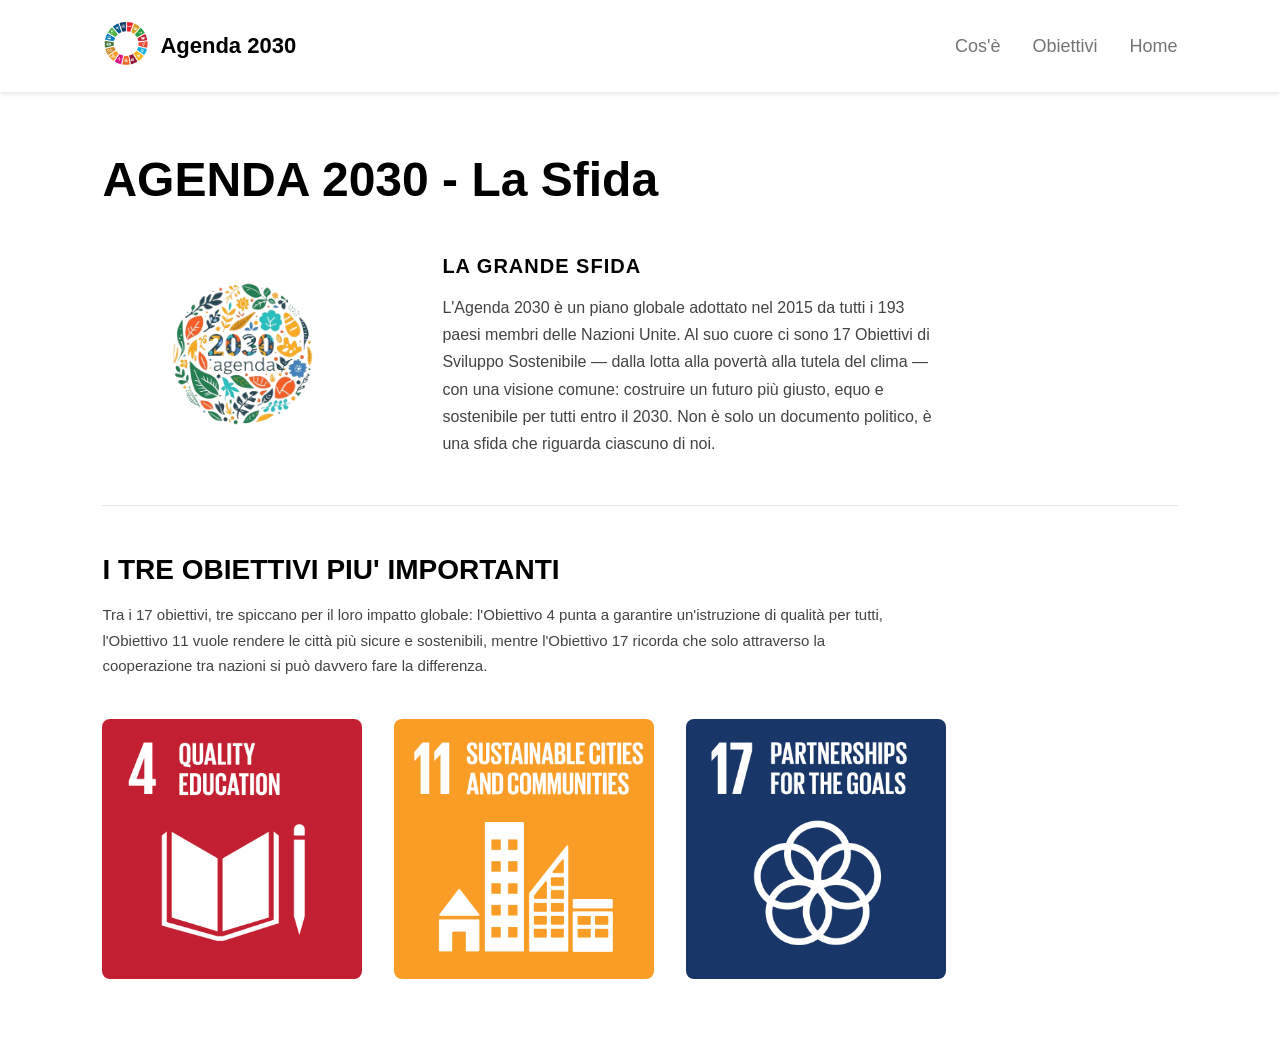
==== informazioni.html @ 0f554dc6 "creazione informazioni aggiunto il codice al css per la pagina informazioni e creato il codice per i" ====
<!DOCTYPE html>
<html lang="it">

<head>
    <meta charset="UTF-8">
    <meta name="viewport" content="width=device-width, initial-scale=1.0">
    <title>Agenda 2030 - La Sfida</title>
    <link rel="stylesheet" href="style.css">
</head>

<body>

    <!-- TOPBAR -->
    <header class="topbar">

        <a href="index.html" class="logo-link">
            <div class="logo">
                <img src="immagini/logo.png" alt="Logo">
            </div>
            <div class="site-name">
                <h1>Agenda 2030</h1>
            </div>
        </a>

        <nav class="menu">
            <a href="informazioni.html">Cos'è</a>
            <a href="obiettivi.html">Obiettivi</a>
            <a href="index.html">Home</a>
        </nav>

    </header>

    <!-- MAIN -->
    <main class="info-page">

        <!-- TITOLO -->
        <h1 class="info-page-title">AGENDA 2030 - La Sfida</h1>

        <!-- SEZIONE INTRO -->
        <section class="info-intro">
            <div class="info-intro-img">
                <img src="immagini/informazioni1.png" alt="Agenda 2030">
            </div>
            <div class="info-intro-text">
                <h2 class="info-intro-title">LA GRANDE SFIDA</h2>
                <p>L'Agenda 2030 è un piano globale adottato nel 2015 da tutti i 193 paesi membri delle Nazioni Unite. Al suo cuore ci sono 17 Obiettivi di Sviluppo Sostenibile — dalla lotta alla povertà alla tutela del clima — con una visione comune: costruire un futuro più giusto, equo e sostenibile per tutti entro il 2030. Non è solo un documento politico, è una sfida che riguarda ciascuno di noi.</p>
            </div>
        </section>

        <hr>

        <!-- SEZIONE OBIETTIVI -->
        <section class="info-goals">
            <h2 class="info-goals-title">I TRE OBIETTIVI PIU' IMPORTANTI</h2>
            <p class="info-goals-text">Tra i 17 obiettivi, tre spiccano per il loro impatto globale: l'Obiettivo 4 punta a garantire un'istruzione di qualità per tutti, l'Obiettivo 11 vuole rendere le città più sicure e sostenibili, mentre l'Obiettivo 17 ricorda che solo attraverso la cooperazione tra nazioni si può davvero fare la differenza.</p>

            <div class="info-goals-cards">
                <div class="info-goal-card">
                    <img src="immagini/obiettivo4.png" alt="Obiettivo 4 - Istruzione di qualità">
                </div>
                <div class="info-goal-card">
                    <img src="immagini/obiettivo11.png" alt="Obiettivo 11 - Città sostenibili">
                </div>
                <div class="info-goal-card">
                    <img src="immagini/obiettivo17.png" alt="Obiettivo 17 - Partnership globali">
                </div>
            </div>
        </section>

    </main>

</body>

</html>
---- style.css ----
/* #region Reset & Base */
*, *::before, *::after {
    box-sizing: border-box;
    margin: 0;
    padding: 0;
}

body {
    font-family: 'Inter', sans-serif;
    background-color: #ffffff;
}
/* #endregion */

/* #region Variabili */
:root {
    --color-white: #ffffff;
    --color-black: #000000;
    --color-text-muted: rgb(67, 67, 67);
    --spacing-side: clamp(24px, 8vw, 200px);
}
/* #endregion */

/* #region Topbar */
.topbar {
    position: sticky;
    top: 0;
    display: flex;
    align-items: center;
    justify-content: space-between;
    padding: 20px var(--spacing-side);
    background-color: var(--color-white);
    box-shadow: 0 2px 4px rgba(0,0,0,0.1);
    z-index: 10;
}

.logo-link {
    display: flex;
    align-items: center;
    gap: 10px;
    text-decoration: none;
    color: inherit;
}

.logo img {
    width: 48px;
    height: auto;
}

.site-name h1 {
    font-size: 22px;
    font-weight: 600;
}

.menu {
    display: flex;
    gap: 32px;
    font-size: 18px;
}

.menu a {
    text-decoration: none;
    color: rgba(0,0,0,0.55);
    transition: color 0.2s;
}

.menu a:hover {
    color: var(--color-black);
}
/* #endregion */

/* #region Hero (index.html) */
.hero {
    position: relative;
    width: 100%;
    height: calc(100vh - 88px);
    overflow: hidden;
}

.hero-img {
    width: 100%;
    height: 100%;
    object-fit: cover;
    display: block;
}

.hero-content {
    position: absolute;
    top: 50%;
    left: 50%;
    transform: translate(-50%, -50%);
    text-align: center;
    color: var(--color-white);
    width: 100%;
    padding: 0 20px;
}

.hero-title {
    font-size: clamp(36px, 6vw, 72px);
    font-weight: bold;
    letter-spacing: 2px;
    text-shadow: 0 2px 8px rgba(0,0,0,0.4);
}

.hero-subtitle {
    font-size: clamp(14px, 2vw, 18px);
    margin-top: 12px;
    text-shadow: 0 2px 6px rgba(0,0,0,0.4);
}

.button {
    display: inline-block;
    margin-top: 24px;
    padding: 12px 28px;
    background-color: var(--color-black);
    color: var(--color-white);
    text-decoration: none;
    font-size: 15px;
    font-weight: 600;
    border-radius: 6px;
    transition: background-color 0.3s, transform 0.2s;
}

.button:hover {
    background-color: #333333;
    transform: translateY(-2px);
}
/* #endregion */

/* #region Pagina Informazioni */
.info-page {
    padding: 60px var(--spacing-side);
}

.info-page-title {
    font-size: clamp(28px, 4vw, 48px);
    font-weight: bold;
    margin-bottom: 48px;
}

/* Sezione intro */
.info-intro {
    display: flex;
    align-items: center;
    gap: 60px;
    margin-bottom: 48px;
}

.info-intro-img img {
    width: 280px;
    height: auto;
    border-radius: 12px;
}

.info-intro-title {
    font-size: 20px;
    font-weight: bold;
    margin-bottom: 16px;
    letter-spacing: 1px;
}

.info-intro-text p {
    font-size: 16px;
    color: var(--color-text-muted);
    line-height: 1.7;
    max-width: 500px;
}

hr {
    border: none;
    border-top: 1px solid rgba(0,0,0,0.1);
    margin: 48px 0;
}

/* Sezione obiettivi */
.info-goals-title {
    font-size: clamp(20px, 3vw, 28px);
    font-weight: bold;
    margin-bottom: 16px;
}

.info-goals-text {
    font-size: 15px;
    color: var(--color-text-muted);
    line-height: 1.7;
    max-width: 800px;
    margin-bottom: 40px;
}

.info-goals-cards {
    display: flex;
    gap: 32px;
    flex-wrap: wrap;
}

/* Card obiettivo con effetto hover */
.info-goal-card {
    flex: 1;
    min-width: 180px;
    max-width: 260px;
    overflow: hidden;
    border-radius: 8px;
    transition: transform 0.3s ease, box-shadow 0.3s ease;
    cursor: pointer;
}

.info-goal-card img {
    width: 100%;
    height: auto;
    display: block;
    transition: transform 0.3s ease;
}

.info-goal-card:hover {
    transform: scale(1.05);
    box-shadow: 0 12px 32px rgba(0,0,0,0.2);
}
/* #endregion */
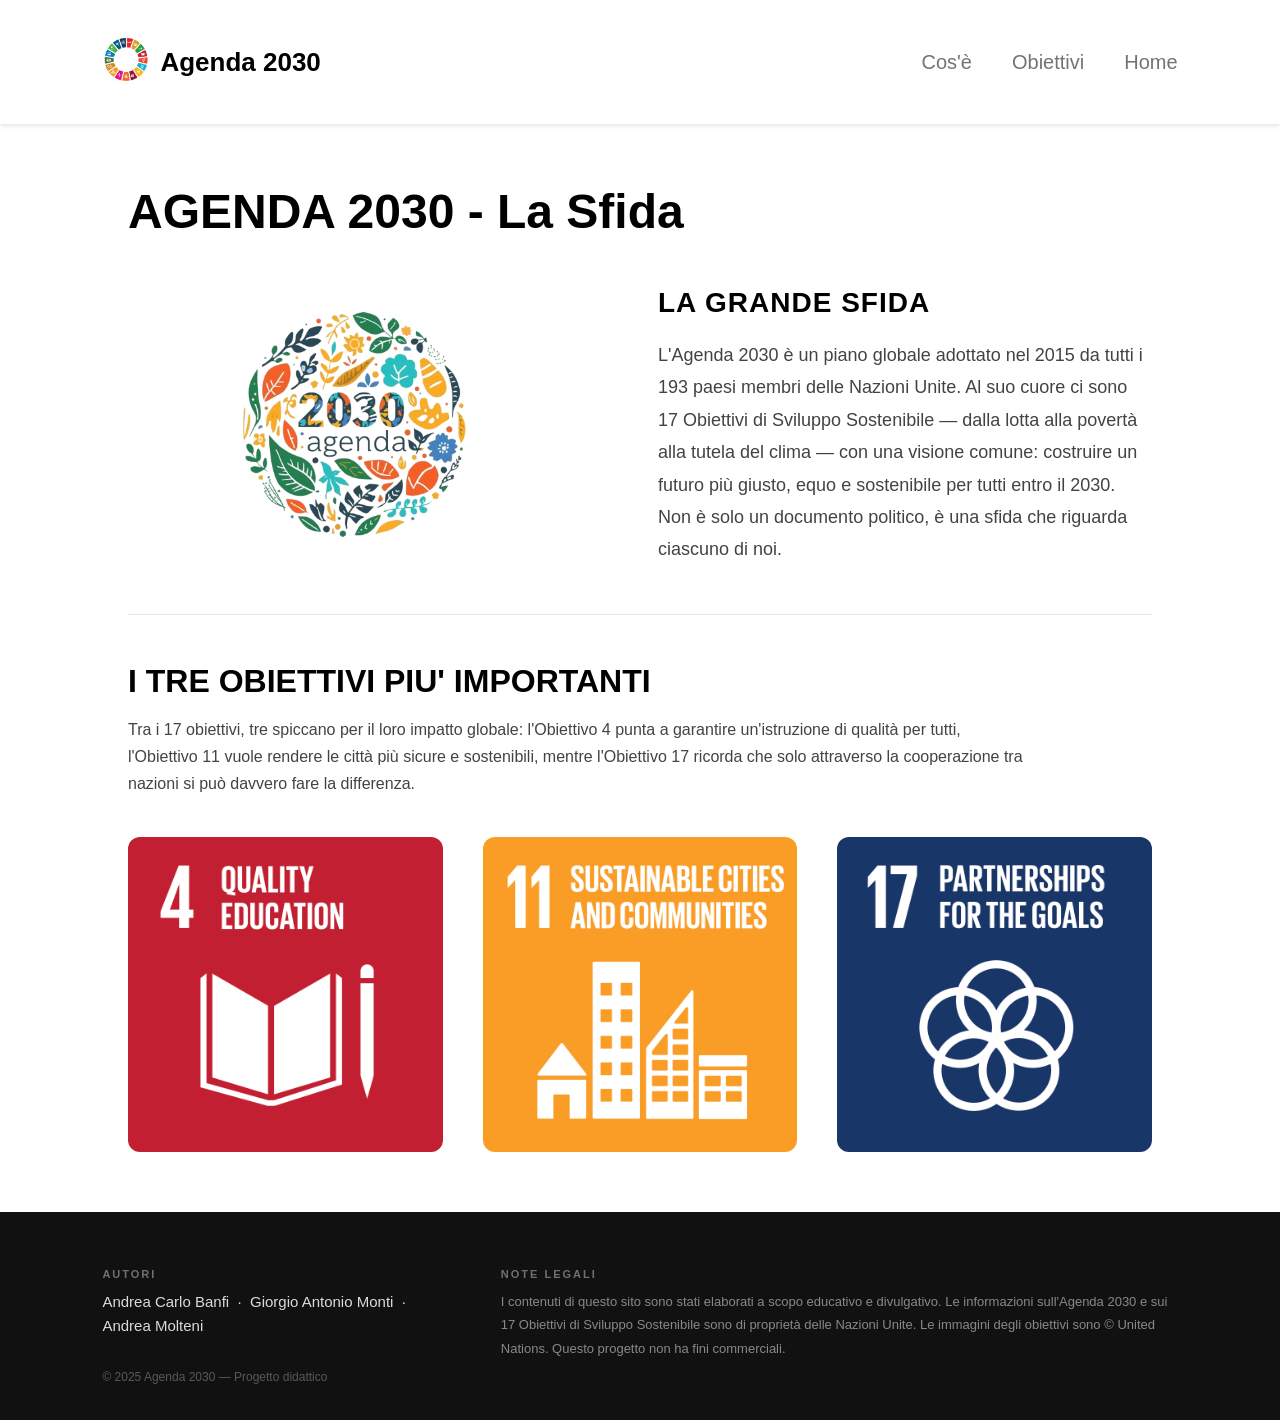
==== commit 6f840d78: "aggiunte pagina dei focus aggiunte pagine dei focus e modifica del css sia per le pagtine focus che " ====
--- a/informazioni.html
+++ b/informazioni.html
@@ -55,20 +55,38 @@
             <p class="info-goals-text">Tra i 17 obiettivi, tre spiccano per il loro impatto globale: l'Obiettivo 4 punta a garantire un'istruzione di qualità per tutti, l'Obiettivo 11 vuole rendere le città più sicure e sostenibili, mentre l'Obiettivo 17 ricorda che solo attraverso la cooperazione tra nazioni si può davvero fare la differenza.</p>
 
             <div class="info-goals-cards">
-                <div class="info-goal-card">
+                <a href="obiettivo4.html" class="info-goal-card">
                     <img src="immagini/obiettivo4.png" alt="Obiettivo 4 - Istruzione di qualità">
-                </div>
-                <div class="info-goal-card">
+                </a>
+                <a href="obiettivo11.html" class="info-goal-card">
                     <img src="immagini/obiettivo11.png" alt="Obiettivo 11 - Città sostenibili">
-                </div>
-                <div class="info-goal-card">
+                </a>
+                <a href="obiettivo17.html" class="info-goal-card">
                     <img src="immagini/obiettivo17.png" alt="Obiettivo 17 - Partnership globali">
-                </div>
+                </a>
             </div>
         </section>
 
     </main>
 
+
+    <!-- FOOTER -->
+    <footer class="footer">
+        <div class="footer-inner">
+            <div class="footer-credits">
+                <p class="footer-label">Autori</p>
+                <p>Andrea Carlo Banfi &nbsp;&middot;&nbsp; Giorgio Antonio Monti &nbsp;&middot;&nbsp; Andrea Molteni</p>
+            </div>
+            <div class="footer-legal">
+                <p class="footer-label">Note legali</p>
+                <p>I contenuti di questo sito sono stati elaborati a scopo educativo e divulgativo. Le informazioni sull'Agenda 2030 e sui 17 Obiettivi di Sviluppo Sostenibile sono di propriet&agrave; delle Nazioni Unite. Le immagini degli obiettivi sono &copy; United Nations. Questo progetto non ha fini commerciali.</p>
+            </div>
+            <div class="footer-copy">
+                <p>&copy; 2025 Agenda 2030 &mdash; Progetto didattico</p>
+            </div>
+        </div>
+    </footer>
+
 </body>
 
 </html>
--- a/style.css
+++ b/style.css
@@ -3,6 +3,16 @@
     box-sizing: border-box;
     margin: 0;
     padding: 0;
+    border: 0;
+}
+
+html, body {
+    width: 100%;
+    overflow-x: hidden; /* elimina scroll orizzontale */
+}
+
+html::-webkit-scrollbar {
+    display: none;
 }
 
 body {
@@ -27,7 +37,7 @@
     display: flex;
     align-items: center;
     justify-content: space-between;
-    padding: 20px var(--spacing-side);
+    padding: 36px var(--spacing-side);
     background-color: var(--color-white);
     box-shadow: 0 2px 4px rgba(0,0,0,0.1);
     z-index: 10;
@@ -47,14 +57,14 @@
 }
 
 .site-name h1 {
-    font-size: 22px;
-    font-weight: 600;
+    font-size: 26px;
+    font-weight: 700;
 }
 
 .menu {
     display: flex;
-    gap: 32px;
-    font-size: 18px;
+    gap: 40px;
+    font-size: 20px;
 }
 
 .menu a {
@@ -72,7 +82,7 @@
 .hero {
     position: relative;
     width: 100%;
-    height: calc(100vh - 88px);
+    height: calc(100vh - 124px);
     overflow: hidden;
 }
 
@@ -109,7 +119,7 @@
 
 .button {
     display: inline-block;
-    margin-top: 24px;
+    margin-top: 250px;
     padding: 12px 28px;
     background-color: var(--color-black);
     color: var(--color-white);
@@ -128,7 +138,9 @@
 
 /* #region Pagina Informazioni */
 .info-page {
-    padding: 60px var(--spacing-side);
+    padding: 60px 10%;
+    max-width: 1280px;
+    margin: 0 auto;
 }
 
 .info-page-title {
@@ -141,28 +153,28 @@
 .info-intro {
     display: flex;
     align-items: center;
-    gap: 60px;
+    gap: 80px;
     margin-bottom: 48px;
 }
 
 .info-intro-img img {
-    width: 280px;
+    width: 450px;
     height: auto;
     border-radius: 12px;
 }
 
 .info-intro-title {
-    font-size: 20px;
-    font-weight: bold;
-    margin-bottom: 16px;
+    font-size: 28px;
+    font-weight: bold;
+    margin-bottom: 20px;
     letter-spacing: 1px;
 }
 
 .info-intro-text p {
-    font-size: 16px;
+    font-size: 18px;
     color: var(--color-text-muted);
-    line-height: 1.7;
-    max-width: 500px;
+    line-height: 1.8;
+    max-width: 550px;
 }
 
 hr {
@@ -173,32 +185,33 @@
 
 /* Sezione obiettivi */
 .info-goals-title {
-    font-size: clamp(20px, 3vw, 28px);
+    font-size: clamp(22px, 3vw, 32px);
     font-weight: bold;
     margin-bottom: 16px;
 }
 
 .info-goals-text {
-    font-size: 15px;
+    font-size: 16px;
     color: var(--color-text-muted);
     line-height: 1.7;
-    max-width: 800px;
+    max-width: 900px;
     margin-bottom: 40px;
 }
 
 .info-goals-cards {
     display: flex;
-    gap: 32px;
+    gap: 40px;
     flex-wrap: wrap;
+    justify-content: center;
 }
 
 /* Card obiettivo con effetto hover */
 .info-goal-card {
     flex: 1;
-    min-width: 180px;
-    max-width: 260px;
+    min-width: 250px;
+    max-width: 380px;
     overflow: hidden;
-    border-radius: 8px;
+    border-radius: 12px;
     transition: transform 0.3s ease, box-shadow 0.3s ease;
     cursor: pointer;
 }
@@ -214,4 +227,433 @@
     transform: scale(1.05);
     box-shadow: 0 12px 32px rgba(0,0,0,0.2);
 }
-/* #endregion */+/* #endregion */
+
+/* #region Pagina Obiettivi */
+.goals-page {
+    max-width: 1280px;
+    margin: 0 auto;
+}
+
+/* Sezione titolo */
+.goals-header {
+    padding: 0px 10%;
+    font-size: clamp(24px, 4vw, 48px);
+    font-weight: bold;
+    margin: 60px 0 40px;
+    text-align: center;
+}
+
+.goals-main-title {
+    font-size: clamp(24px, 4vw, 48px);
+    font-weight: bold;
+    margin-bottom: 16px;
+}
+
+.goals-main-subtitle {
+    font-size: 18px;
+    font-weight: normal;
+    color: var(--color-text-muted);
+    max-width: 700px;
+    margin: 0 auto 40px;
+    line-height: 1.7;
+    text-align: center;
+}
+
+.goals-grid {
+    display: grid;
+    grid-template-columns: repeat(auto-fit, minmax(250px, 1fr));
+    gap: 40px;
+    padding: 0px 10%;
+    margin-bottom: 60px;
+}
+
+.goal-card{
+    border-radius: 12px;
+    overflow: hidden;
+    transition: transform 0.3s ease, box-shadow 0.3s ease;
+    cursor: pointer;
+}
+
+/* Effetto hover per le card degli obiettivi */
+.goal-card:hover {
+    transform: scale(1.05);
+    box-shadow: 0 12px 32px rgba(0,0,0,0.2);
+}
+
+.goal-card img {
+    width: 100%;
+    height: auto;
+    display: block;
+}
+
+.goal-card-title {
+    font-size: 18px;
+    font-weight: bold;
+    padding: 16px;
+    background-color: var(--color-white);
+    text-align: center;
+}
+
+.goal-card {
+    position: relative;
+}
+
+.goal-overlay {
+    position: absolute;
+    top: 0;
+    left: 0;
+    width: 100%;
+    height: 100%;
+    background: rgba(0,0,0,0.75);
+    color: white;
+    display: flex;
+    flex-direction: column;
+    justify-content: center;
+    align-items: center;
+    text-align: center;
+    padding: 20px;
+    opacity: 0; /* nascosto di default */
+    transition: opacity 0.3s ease;
+    border-radius: 12px;
+}
+
+.goal-overlay h3 {
+    font-size: 18px;
+    margin-bottom: 10px;
+}
+
+.goal-overlay p {
+    font-size: 14px;
+    line-height: 1.5;
+}
+
+.goal-card:hover .goal-overlay {
+    opacity: 1; /* appare solo all'hover */
+}
+
+/* #endregion */
+
+/* #region Pagine Dettaglio Obiettivo */
+
+.detail-page {
+    max-width: 1280px;
+    margin: 0 auto;
+}
+
+/* Hero della pagina dettaglio */
+.detail-hero {
+    display: flex;
+    align-items: center;
+    justify-content: space-between;
+    gap: 60px;
+    padding: 60px 10%;
+    background-color: #f8f8f8;
+}
+
+.detail-hero-content {
+    flex: 1;
+}
+
+.detail-number {
+    font-size: clamp(64px, 10vw, 120px);
+    font-weight: 900;
+    line-height: 1;
+    color: rgba(0,0,0,0.08);
+    display: block;
+    margin-bottom: -16px;
+}
+
+.detail-title {
+    font-size: clamp(28px, 4vw, 52px);
+    font-weight: bold;
+    letter-spacing: 1px;
+    margin-bottom: 16px;
+}
+
+.detail-tagline {
+    font-size: clamp(15px, 1.6vw, 20px);
+    color: var(--color-text-muted);
+    line-height: 1.7;
+    max-width: 520px;
+}
+
+.detail-hero-img {
+    flex-shrink: 0;
+}
+
+.detail-hero-img img {
+    width: clamp(200px, 28vw, 360px);
+    height: auto;
+    border-radius: 16px;
+    box-shadow: 0 16px 48px rgba(0,0,0,0.15);
+    transition: transform 0.3s ease;
+}
+
+.detail-hero-img img:hover {
+    transform: scale(1.03);
+}
+
+/* Colori accent per ogni obiettivo */
+.detail-hero--4  { border-left: 6px solid #c5192d; }
+.detail-hero--11 { border-left: 6px solid #fd9d24; }
+.detail-hero--17 { border-left: 6px solid #19486a; }
+
+/* Sezioni interne */
+.detail-section {
+    padding: 0 10%;
+}
+
+.detail-section-inner {
+    padding: 48px 0;
+}
+
+.detail-section-title {
+    font-size: clamp(20px, 2.5vw, 32px);
+    font-weight: bold;
+    margin-bottom: 20px;
+    letter-spacing: 0.5px;
+}
+
+.detail-section-text {
+    font-size: 18px;
+    color: var(--color-text-muted);
+    line-height: 1.8;
+    max-width: 860px;
+}
+
+/* Griglia traguardi */
+.detail-targets {
+    display: grid;
+    grid-template-columns: repeat(auto-fit, minmax(260px, 1fr));
+    gap: 28px;
+    margin-top: 36px;
+}
+
+.detail-target-card {
+    border: 1px solid rgba(0,0,0,0.1);
+    border-radius: 12px;
+    padding: 28px 24px;
+    transition: transform 0.3s ease, box-shadow 0.3s ease;
+    cursor: default;
+}
+
+.detail-target-card:hover {
+    transform: translateY(-4px);
+    box-shadow: 0 12px 32px rgba(0,0,0,0.1);
+}
+
+.detail-target-icon {
+    font-size: 32px;
+    margin-bottom: 14px;
+}
+
+.detail-target-card h3 {
+    font-size: 16px;
+    font-weight: 700;
+    margin-bottom: 10px;
+}
+
+.detail-target-card p {
+    font-size: 14px;
+    color: var(--color-text-muted);
+    line-height: 1.6;
+}
+
+/* Card obiettivi correlati */
+.detail-related {
+    display: flex;
+    gap: 40px;
+    flex-wrap: wrap;
+    margin-top: 36px;
+}
+
+.detail-related-card {
+    flex: 1;
+    min-width: 220px;
+    max-width: 320px;
+    border-radius: 12px;
+    overflow: hidden;
+    text-decoration: none;
+    color: inherit;
+    transition: transform 0.3s ease, box-shadow 0.3s ease;
+}
+
+.detail-related-card:hover {
+    transform: scale(1.05);
+    box-shadow: 0 12px 32px rgba(0,0,0,0.2);
+}
+
+.detail-related-card img {
+    width: 100%;
+    height: auto;
+    display: block;
+}
+
+.detail-related-label {
+    display: flex;
+    align-items: center;
+    gap: 12px;
+    padding: 14px 16px;
+    background-color: #f8f8f8;
+    font-size: 15px;
+    font-weight: 600;
+}
+
+.detail-related-num {
+    font-size: 22px;
+    font-weight: 900;
+    color: rgba(0,0,0,0.15);
+    line-height: 1;
+}
+
+/* Bottone back */
+.detail-back {
+    padding: 0 10%;
+    margin: 48px 0 72px;
+}
+
+.detail-back .button {
+    margin-top: 0;
+}
+
+/* #endregion */
+
+/* #region Sezione ONU (index.html) */
+.un-section {
+    background-color: #f0f4f8;
+    padding: 72px var(--spacing-side);
+}
+
+.un-section-inner {
+    max-width: 1280px;
+    margin: 0 auto;
+    display: flex;
+    align-items: center;
+    justify-content: space-between;
+    gap: 60px;
+}
+
+.un-section-text {
+    flex: 1;
+}
+
+.un-section-title {
+    font-size: clamp(24px, 3vw, 38px);
+    font-weight: bold;
+    margin-bottom: 16px;
+}
+
+.un-section-desc {
+    font-size: 17px;
+    color: var(--color-text-muted);
+    line-height: 1.8;
+    max-width: 560px;
+    margin-bottom: 32px;
+}
+
+.un-button {
+    display: inline-block;
+    padding: 14px 32px;
+    background-color: #009edb;
+    color: var(--color-white);
+    text-decoration: none;
+    font-size: 15px;
+    font-weight: 700;
+    border-radius: 6px;
+    letter-spacing: 0.5px;
+    transition: background-color 0.3s, transform 0.2s;
+}
+
+.un-button:hover {
+    background-color: #007ab8;
+    transform: translateY(-2px);
+}
+
+.un-section-badge {
+    flex-shrink: 0;
+}
+
+.un-badge {
+    width: 120px;
+    height: 120px;
+    background-color: #009edb;
+    color: white;
+    border-radius: 50%;
+    display: flex;
+    flex-direction: column;
+    align-items: center;
+    justify-content: center;
+    font-size: 30px;
+    font-weight: 900;
+    line-height: 1.1;
+    text-align: center;
+    letter-spacing: 1px;
+}
+
+.un-badge span {
+    font-size: 13px;
+    font-weight: 600;
+    letter-spacing: 2px;
+}
+/* #endregion */
+
+/* #region Footer */
+.footer {
+    background-color: #111111;
+    color: rgba(255,255,255,0.75);
+    padding: 56px var(--spacing-side) 36px;
+}
+
+.footer-inner {
+    max-width: 1280px;
+    margin: 0 auto;
+    display: grid;
+    grid-template-columns: 1fr 2fr;
+    grid-template-rows: auto auto;
+    gap: 32px 60px;
+}
+
+.footer-credits {
+    grid-column: 1;
+    grid-row: 1;
+}
+
+.footer-legal {
+    grid-column: 2;
+    grid-row: 1 / 3;
+}
+
+.footer-copy {
+    grid-column: 1;
+    grid-row: 2;
+    align-self: end;
+}
+
+.footer-label {
+    font-size: 11px;
+    font-weight: 700;
+    letter-spacing: 2px;
+    text-transform: uppercase;
+    color: rgba(255,255,255,0.4);
+    margin-bottom: 10px;
+}
+
+.footer-credits p:not(.footer-label) {
+    font-size: 15px;
+    color: rgba(255,255,255,0.85);
+    font-weight: 500;
+    line-height: 1.6;
+}
+
+.footer-legal p:not(.footer-label) {
+    font-size: 13px;
+    color: rgba(255,255,255,0.5);
+    line-height: 1.8;
+}
+
+.footer-copy p {
+    font-size: 12px;
+    color: rgba(255,255,255,0.3);
+}
+/* #endregion */
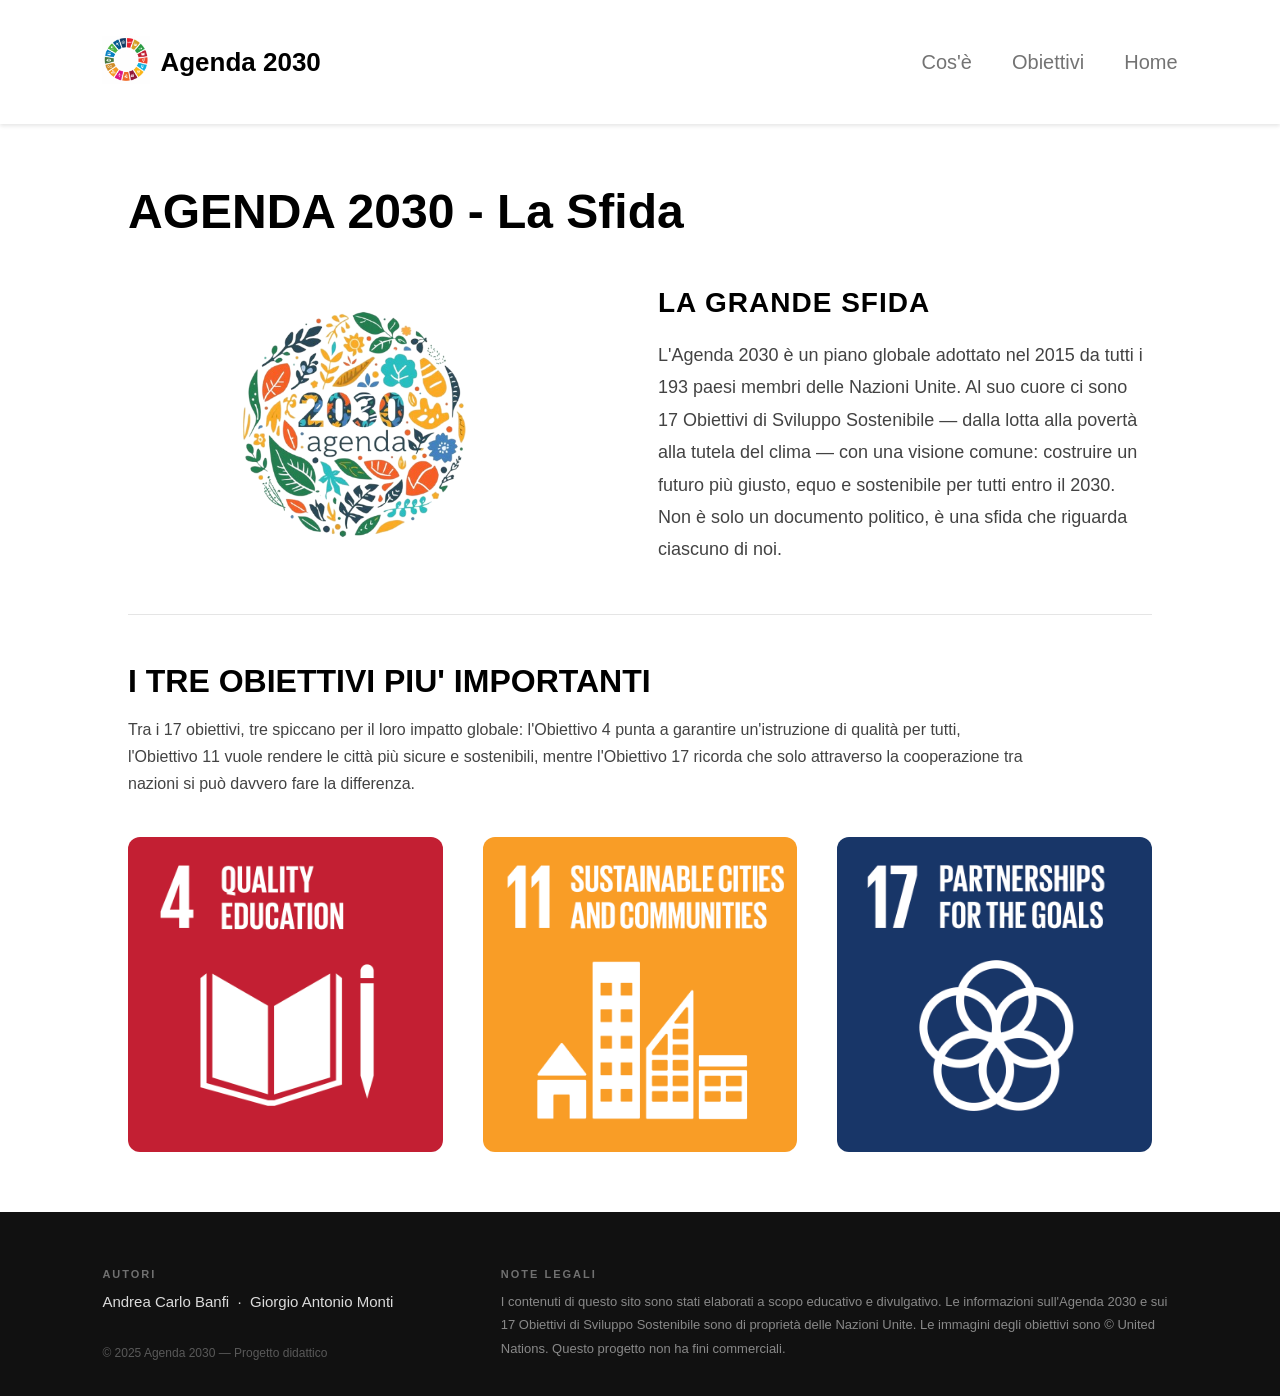
==== commit 5758e6d1: "redefined autors redefined autors" ====
--- a/informazioni.html
+++ b/informazioni.html
@@ -75,7 +75,7 @@
         <div class="footer-inner">
             <div class="footer-credits">
                 <p class="footer-label">Autori</p>
-                <p>Andrea Carlo Banfi &nbsp;&middot;&nbsp; Giorgio Antonio Monti &nbsp;&middot;&nbsp; Andrea Molteni</p>
+                <p>Andrea Carlo Banfi &nbsp;&middot;&nbsp; Giorgio Antonio Monti</p>
             </div>
             <div class="footer-legal">
                 <p class="footer-label">Note legali</p>
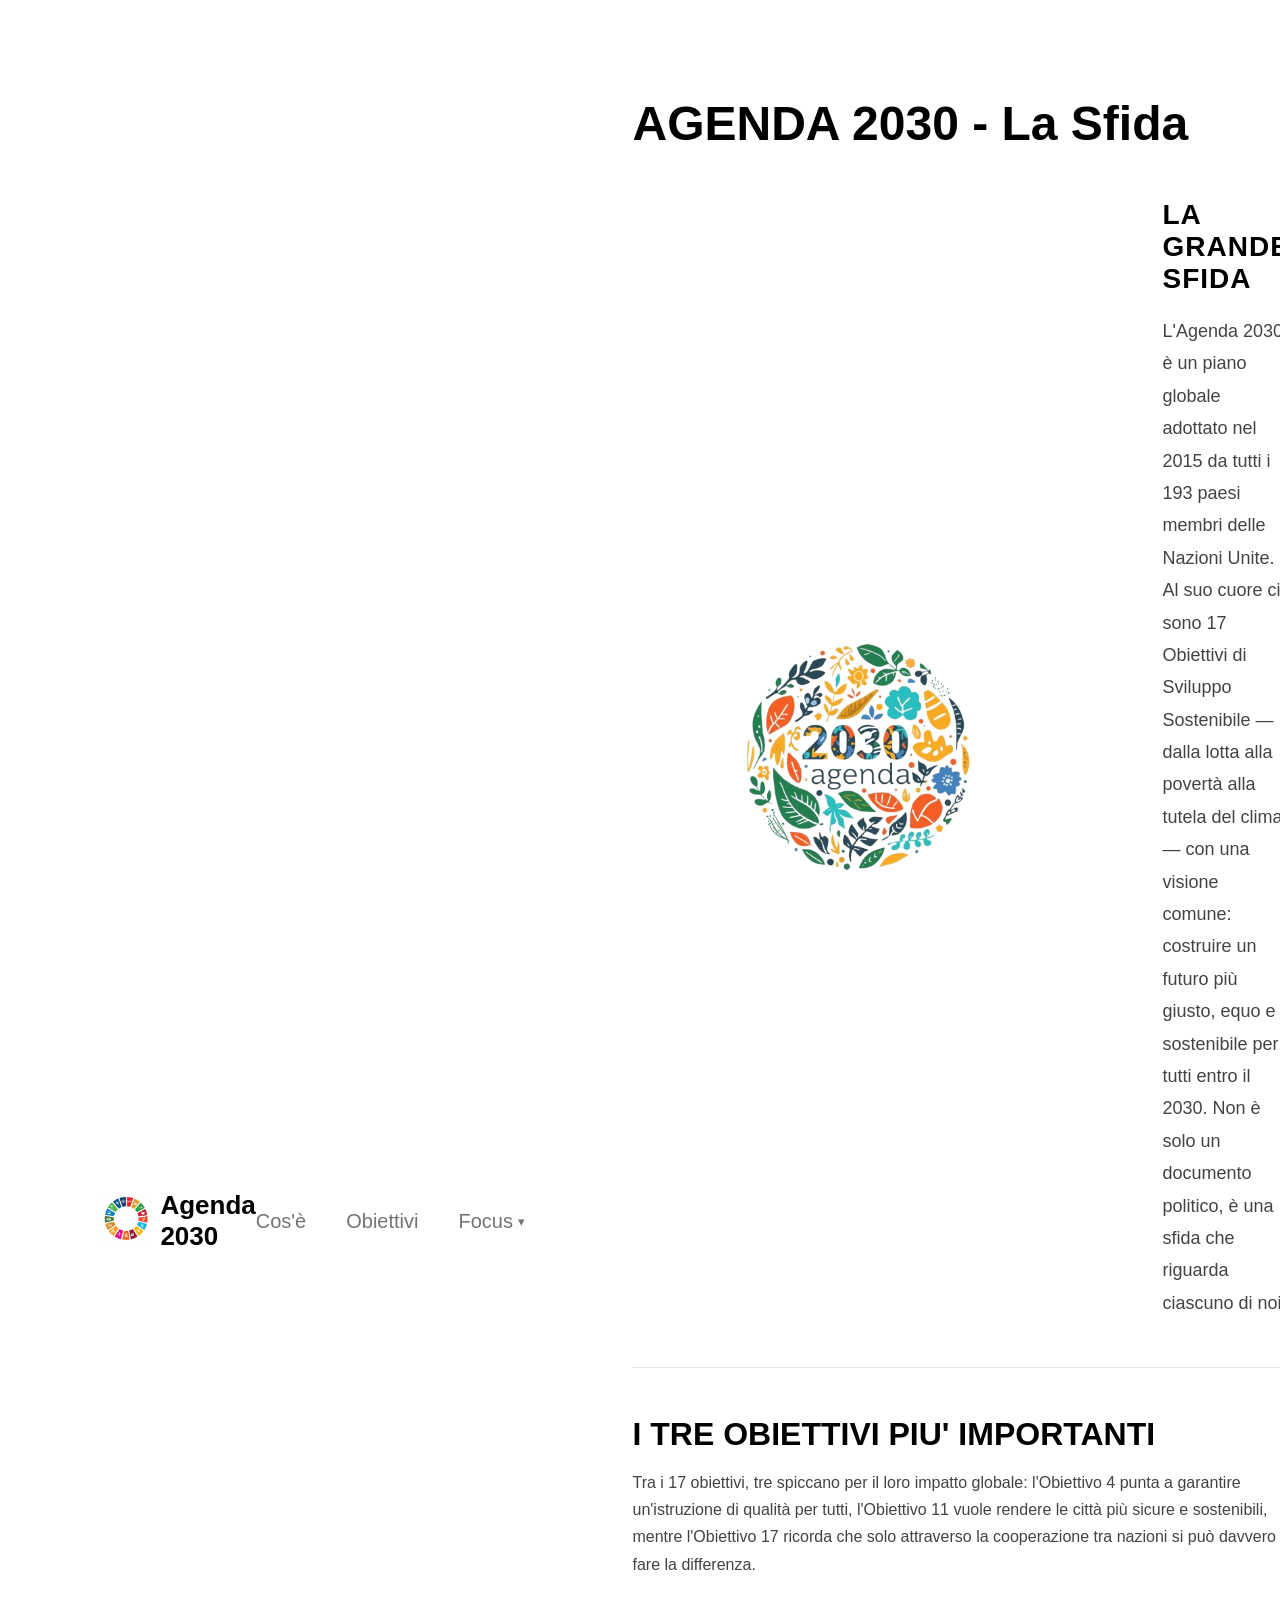
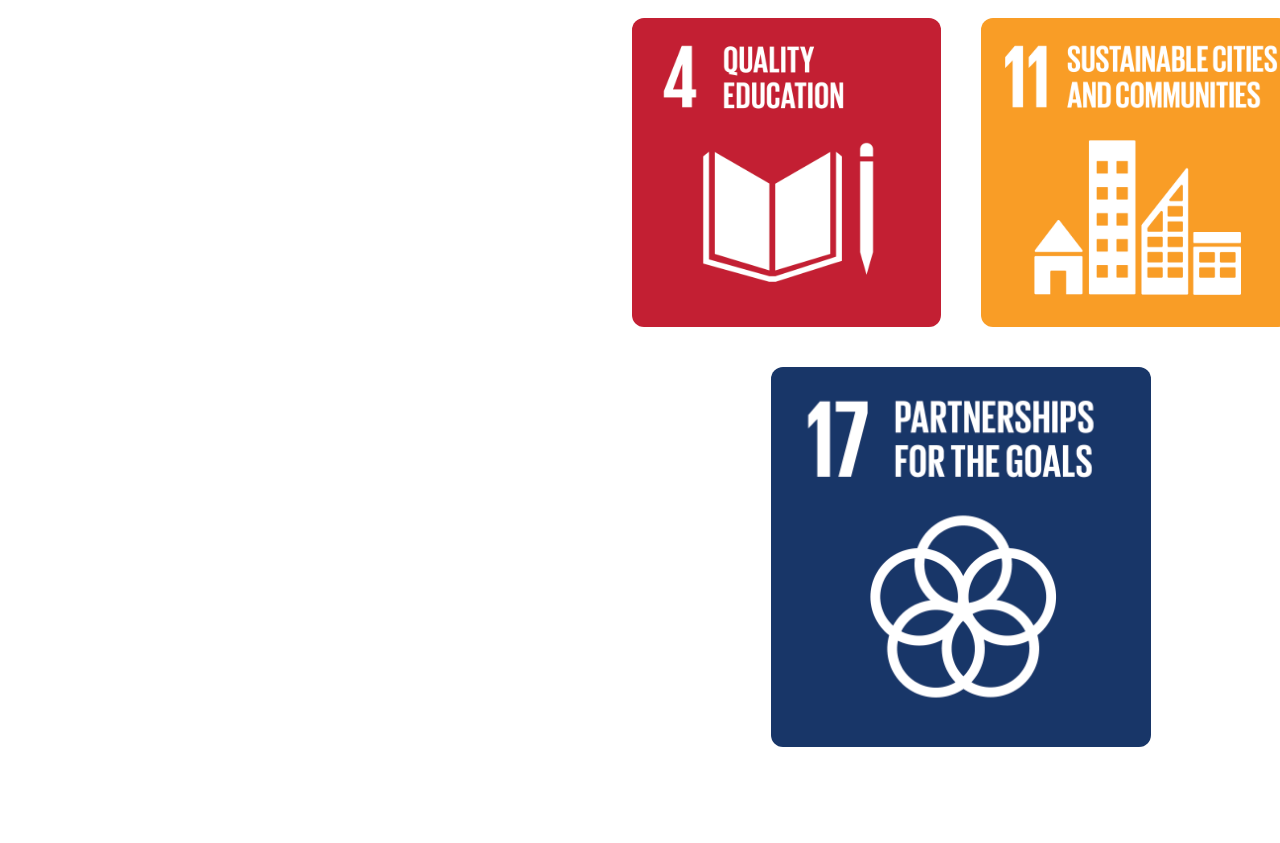
==== commit 2dbc49be: "Add Focus dropdown, favicon and goal links Add a site favicon. Add dropdown styling to style.css and" ====
--- a/informazioni.html
+++ b/informazioni.html
@@ -5,6 +5,7 @@
     <meta charset="UTF-8">
     <meta name="viewport" content="width=device-width, initial-scale=1.0">
     <title>Agenda 2030 - La Sfida</title>
+    <link rel="icon" type="image/png" href="immagini/logo2.png">
     <link rel="stylesheet" href="style.css">
 </head>
 
@@ -25,10 +26,15 @@
         <nav class="menu">
             <a href="informazioni.html">Cos'è</a>
             <a href="obiettivi.html">Obiettivi</a>
-            <a href="index.html">Home</a>
+            <div class="dropdown">
+                <a href="#">Focus</a>
+                <div class="dropdown-menu">
+                    <a href="obiettivo4.html"><span class="drop-num">04</span> Istruzione di qualità</a>
+                    <a href="obiettivo11.html"><span class="drop-num">11</span> Città sostenibili</a>
+                    <a href="obiettivo17.html"><span class="drop-num">17</span> Partnership globali</a>
+                </div>
+            </div>
         </nav>
-
-    </header>
 
     <!-- MAIN -->
     <main class="info-page">
--- a/style.css
+++ b/style.css
@@ -75,6 +75,69 @@
 
 .menu a:hover {
     color: var(--color-black);
+}
+
+/* Dropdown Focus */
+.menu .dropdown {
+    position: relative;
+}
+
+.menu .dropdown > a {
+    display: flex;
+    align-items: center;
+    gap: 5px;
+}
+
+.menu .dropdown > a::after {
+    content: '▾';
+    font-size: 13px;
+    transition: transform 0.2s;
+}
+
+.menu .dropdown:hover > a::after {
+    transform: rotate(180deg);
+}
+
+.dropdown-menu {
+    display: none;
+    position: absolute;
+    top: calc(100% + 14px);
+    right: 0;
+    background-color: var(--color-white);
+    box-shadow: 0 8px 32px rgba(0,0,0,0.12);
+    border-radius: 10px;
+    min-width: 220px;
+    padding: 8px 0;
+    z-index: 100;
+    flex-direction: column;
+}
+
+.dropdown:hover .dropdown-menu {
+    display: flex;
+}
+
+.dropdown-menu a {
+    padding: 11px 20px;
+    font-size: 15px;
+    color: rgba(0,0,0,0.65);
+    text-decoration: none;
+    white-space: nowrap;
+    transition: background 0.15s, color 0.15s;
+    display: flex;
+    align-items: center;
+    gap: 10px;
+}
+
+.dropdown-menu a:hover {
+    background-color: #f5f5f5;
+    color: var(--color-black);
+}
+
+.dropdown-menu .drop-num {
+    font-size: 11px;
+    font-weight: 900;
+    color: rgba(0,0,0,0.18);
+    min-width: 20px;
 }
 /* #endregion */
 
@@ -656,4 +719,4 @@
     font-size: 12px;
     color: rgba(255,255,255,0.3);
 }
-/* #endregion */
+/* #endregion */
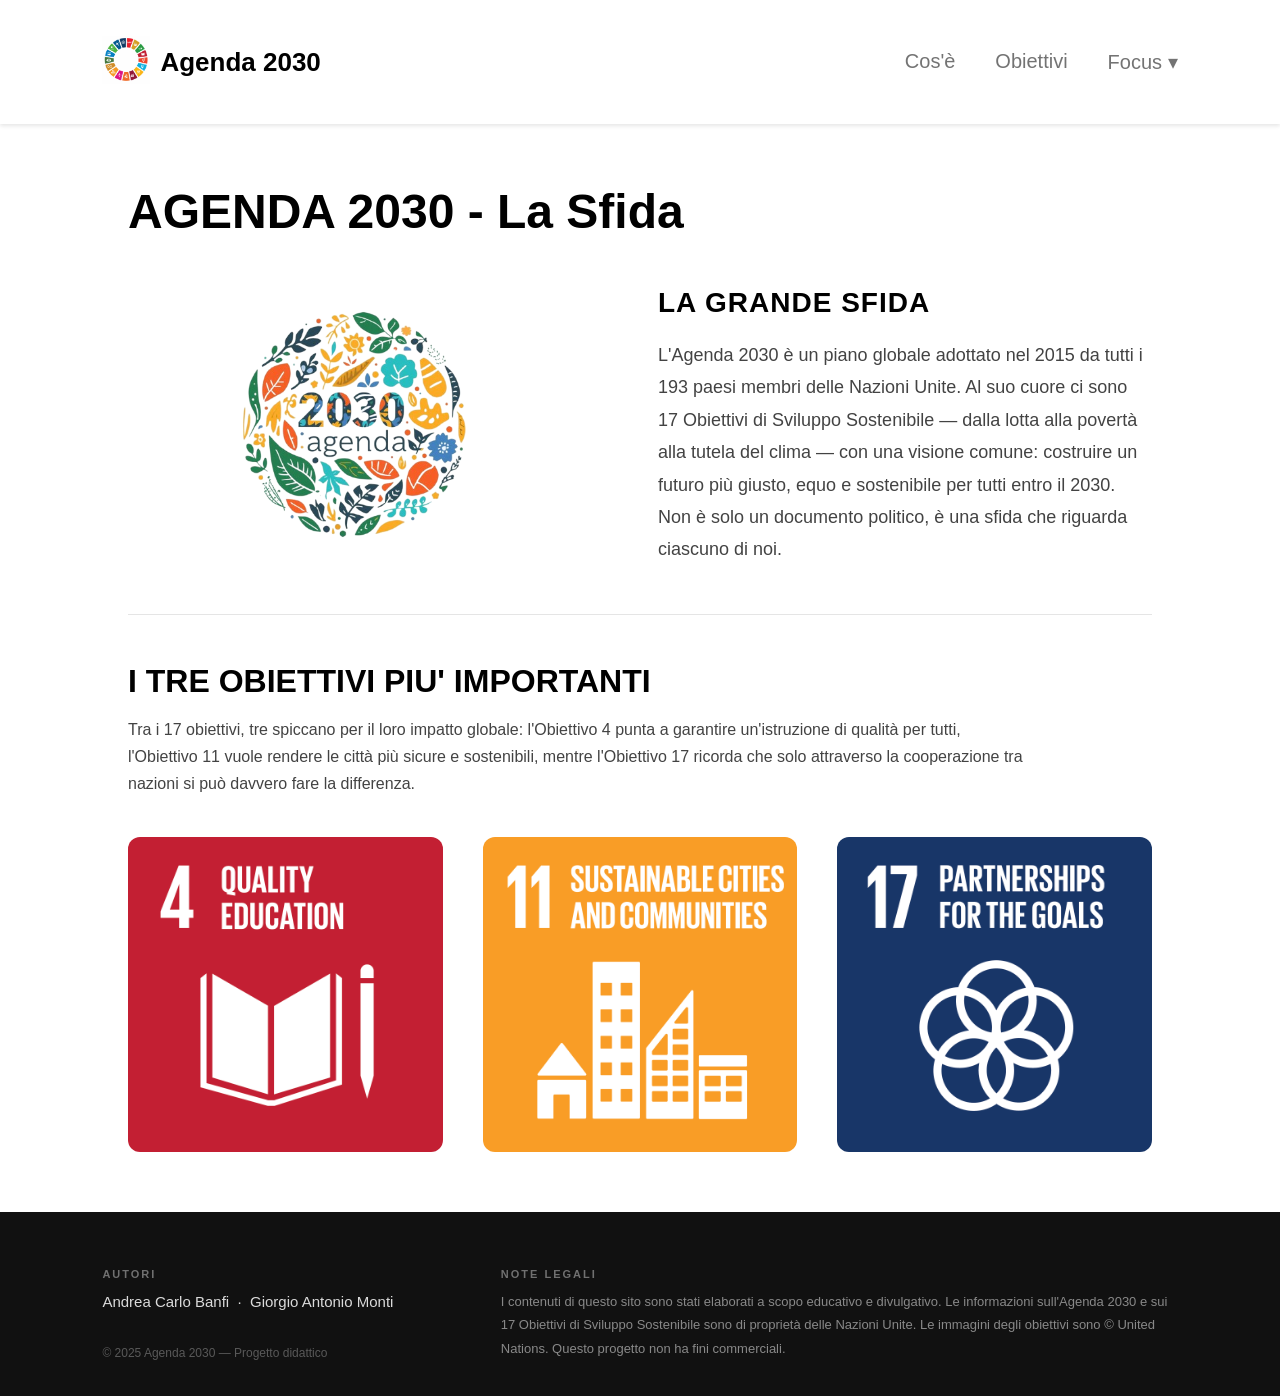
==== commit cf6b145a: "Improve dropdown toggle and menu layout Add a dropdown-toggle marker and caret text to navbar links " ====
--- a/informazioni.html
+++ b/informazioni.html
@@ -27,7 +27,7 @@
             <a href="informazioni.html">Cos'è</a>
             <a href="obiettivi.html">Obiettivi</a>
             <div class="dropdown">
-                <a href="#">Focus</a>
+                <a href="#" class="dropdown-toggle">Focus ▾</a>
                 <div class="dropdown-menu">
                     <a href="obiettivo4.html"><span class="drop-num">04</span> Istruzione di qualità</a>
                     <a href="obiettivo11.html"><span class="drop-num">11</span> Città sostenibili</a>
@@ -35,6 +35,8 @@
                 </div>
             </div>
         </nav>
+
+    </header>
 
     <!-- MAIN -->
     <main class="info-page">
--- a/style.css
+++ b/style.css
@@ -82,31 +82,32 @@
     position: relative;
 }
 
-.menu .dropdown > a {
-    display: flex;
-    align-items: center;
-    gap: 5px;
-}
-
-.menu .dropdown > a::after {
-    content: '▾';
-    font-size: 13px;
-    transition: transform 0.2s;
-}
-
-.menu .dropdown:hover > a::after {
-    transform: rotate(180deg);
+.menu .dropdown > .dropdown-toggle {
+    display: flex;
+    align-items: center;
+    gap: 4px;
+    cursor: pointer;
+}
+
+/* Ponte invisibile tra voce e menu: evita che il mouse "cada nel vuoto" */
+.dropdown::after {
+    content: '';
+    position: absolute;
+    top: 100%;
+    left: 0;
+    width: 100%;
+    height: 16px; /* copre il gap sotto la voce */
 }
 
 .dropdown-menu {
     display: none;
     position: absolute;
-    top: calc(100% + 14px);
+    top: calc(100% + 16px);
     right: 0;
     background-color: var(--color-white);
-    box-shadow: 0 8px 32px rgba(0,0,0,0.12);
+    box-shadow: 0 8px 32px rgba(0,0,0,0.13);
     border-radius: 10px;
-    min-width: 220px;
+    min-width: 230px;
     padding: 8px 0;
     z-index: 100;
     flex-direction: column;
@@ -125,7 +126,7 @@
     transition: background 0.15s, color 0.15s;
     display: flex;
     align-items: center;
-    gap: 10px;
+    gap: 12px;
 }
 
 .dropdown-menu a:hover {
@@ -133,12 +134,13 @@
     color: var(--color-black);
 }
 
-.dropdown-menu .drop-num {
-    font-size: 11px;
+.drop-num {
+    font-size: 12px;
     font-weight: 900;
-    color: rgba(0,0,0,0.18);
-    min-width: 20px;
-}
+    color: rgba(0,0,0,0.2);
+    min-width: 22px;
+}
+
 /* #endregion */
 
 /* #region Hero (index.html) */
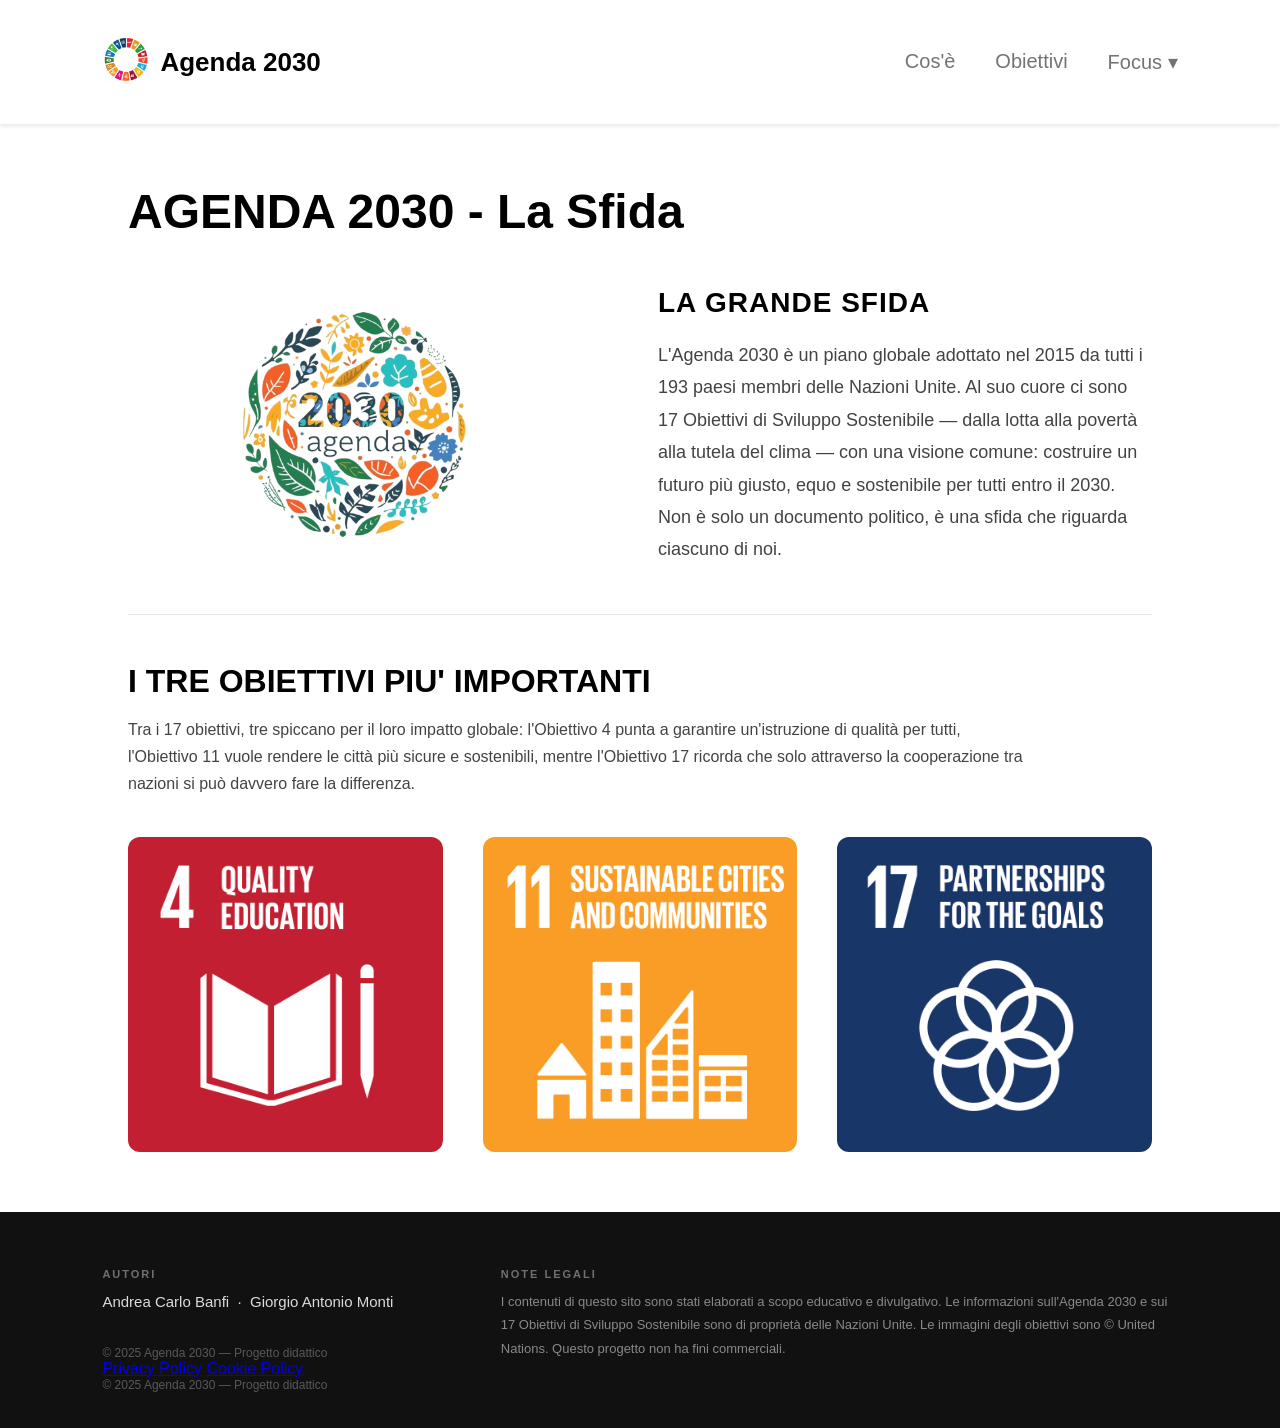
==== commit 941e02a0: "Add Iubenda privacy/cookie links & widget Add Iubenda privacy and cookie policy links and the Iubend" ====
--- a/informazioni.html
+++ b/informazioni.html
@@ -10,7 +10,7 @@
 </head>
 
 <body>
-
+    <button class="scroll-top" aria-label="Torna su">↑</button>
     <!-- TOPBAR -->
     <header class="topbar">
 
@@ -22,6 +22,12 @@
                 <h1>Agenda 2030</h1>
             </div>
         </a>
+
+        <button class="hamburger" aria-label="Menu">
+            <span></span>
+            <span></span>
+            <span></span>
+        </button>
 
         <nav class="menu">
             <a href="informazioni.html">Cos'è</a>
@@ -51,7 +57,10 @@
             </div>
             <div class="info-intro-text">
                 <h2 class="info-intro-title">LA GRANDE SFIDA</h2>
-                <p>L'Agenda 2030 è un piano globale adottato nel 2015 da tutti i 193 paesi membri delle Nazioni Unite. Al suo cuore ci sono 17 Obiettivi di Sviluppo Sostenibile — dalla lotta alla povertà alla tutela del clima — con una visione comune: costruire un futuro più giusto, equo e sostenibile per tutti entro il 2030. Non è solo un documento politico, è una sfida che riguarda ciascuno di noi.</p>
+                <p>L'Agenda 2030 è un piano globale adottato nel 2015 da tutti i 193 paesi membri delle Nazioni Unite.
+                    Al suo cuore ci sono 17 Obiettivi di Sviluppo Sostenibile — dalla lotta alla povertà alla tutela del
+                    clima — con una visione comune: costruire un futuro più giusto, equo e sostenibile per tutti entro
+                    il 2030. Non è solo un documento politico, è una sfida che riguarda ciascuno di noi.</p>
             </div>
         </section>
 
@@ -60,7 +69,10 @@
         <!-- SEZIONE OBIETTIVI -->
         <section class="info-goals">
             <h2 class="info-goals-title">I TRE OBIETTIVI PIU' IMPORTANTI</h2>
-            <p class="info-goals-text">Tra i 17 obiettivi, tre spiccano per il loro impatto globale: l'Obiettivo 4 punta a garantire un'istruzione di qualità per tutti, l'Obiettivo 11 vuole rendere le città più sicure e sostenibili, mentre l'Obiettivo 17 ricorda che solo attraverso la cooperazione tra nazioni si può davvero fare la differenza.</p>
+            <p class="info-goals-text">Tra i 17 obiettivi, tre spiccano per il loro impatto globale: l'Obiettivo 4 punta
+                a garantire un'istruzione di qualità per tutti, l'Obiettivo 11 vuole rendere le città più sicure e
+                sostenibili, mentre l'Obiettivo 17 ricorda che solo attraverso la cooperazione tra nazioni si può
+                davvero fare la differenza.</p>
 
             <div class="info-goals-cards">
                 <a href="obiettivo4.html" class="info-goal-card">
@@ -87,14 +99,28 @@
             </div>
             <div class="footer-legal">
                 <p class="footer-label">Note legali</p>
-                <p>I contenuti di questo sito sono stati elaborati a scopo educativo e divulgativo. Le informazioni sull'Agenda 2030 e sui 17 Obiettivi di Sviluppo Sostenibile sono di propriet&agrave; delle Nazioni Unite. Le immagini degli obiettivi sono &copy; United Nations. Questo progetto non ha fini commerciali.</p>
+                <p>I contenuti di questo sito sono stati elaborati a scopo educativo e divulgativo. Le informazioni
+                    sull'Agenda 2030 e sui 17 Obiettivi di Sviluppo Sostenibile sono di propriet&agrave; delle Nazioni
+                    Unite. Le immagini degli obiettivi sono &copy; United Nations. Questo progetto non ha fini
+                    commerciali.</p>
             </div>
             <div class="footer-copy">
+                <div class="footer-copy">
+                    <p>© 2025 Agenda 2030 — Progetto didattico</p>
+                    <a href="https://www.iubenda.com/privacy-policy/87054558"
+                        class="iubenda-white iubenda-noiframe iubenda-embed" title="Privacy Policy">Privacy Policy</a>
+                    <a href="https://www.iubenda.com/privacy-policy/87054558/cookie-policy"
+                        class="iubenda-white iubenda-noiframe iubenda-embed" title="Cookie Policy">Cookie Policy</a>
+                    <script
+                        type="text/javascript">(function (w, d) { var loader = function () { var s = d.createElement("script"), tag = d.getElementsByTagName("script")[0]; s.src = "https://cdn.iubenda.com/iubenda.js"; tag.parentNode.insertBefore(s, tag); }; if (w.addEventListener) { w.addEventListener("load", loader, false); } else if (w.attachEvent) { w.attachEvent("onload", loader); } else { w.onload = loader; } })(window, document);</script>
+                </div>
                 <p>&copy; 2025 Agenda 2030 &mdash; Progetto didattico</p>
             </div>
         </div>
     </footer>
-
+    <script type="text/javascript"
+        src="https://embeds.iubenda.com/widgets/7638a38c-a8f3-4585-9683-c0d939a3cfa0.js"></script>
+    <script src="script.js"></script>
 </body>
 
 </html>
--- a/style.css
+++ b/style.css
@@ -41,6 +41,10 @@
     background-color: var(--color-white);
     box-shadow: 0 2px 4px rgba(0,0,0,0.1);
     z-index: 10;
+}
+
+.topbar:hover {
+    background-color: #b8d4e8;
 }
 
 .logo-link {
@@ -182,22 +186,89 @@
     text-shadow: 0 2px 6px rgba(0,0,0,0.4);
 }
 
-.button {
-    display: inline-block;
-    margin-top: 250px;
-    padding: 12px 28px;
-    background-color: var(--color-black);
-    color: var(--color-white);
-    text-decoration: none;
-    font-size: 15px;
-    font-weight: 600;
-    border-radius: 6px;
-    transition: background-color 0.3s, transform 0.2s;
-}
-
-.button:hover {
-    background-color: #333333;
-    transform: translateY(-2px);
+.learn-more {
+  position: relative;
+  display: inline-block;
+  cursor: pointer;
+  outline: none;
+  border: 0;
+  vertical-align: middle;
+  text-decoration: none;
+  background: transparent;
+  padding: 0;
+  font-size: inherit;
+  font-family: inherit;
+  width: 12rem;
+  height: auto;
+  margin-top: 250px;
+}
+
+.learn-more .circle {
+  transition: all 0.45s cubic-bezier(0.65, 0, 0.076, 1);
+  position: relative;
+  display: block;
+  margin: 0;
+  width: 3rem;
+  height: 3rem;
+  background: #009edb;
+  border-radius: 1.625rem;
+}
+
+.learn-more .icon {
+  transition: all 0.45s cubic-bezier(0.65, 0, 0.076, 1);
+  position: absolute;
+  top: 0;
+  bottom: 0;
+  margin: auto;
+}
+
+.learn-more .icon.arrow {
+  left: 0.625rem;
+  width: 1.125rem;
+  height: 0.125rem;
+  background: none;
+  transition: all 0.45s cubic-bezier(0.65, 0, 0.076, 1);
+}
+
+.learn-more .icon.arrow::before {
+  position: absolute;
+  content: '';
+  top: -0.25rem;
+  right: 0.0625rem;
+  width: 0.625rem;
+  height: 0.625rem;
+  border-top: 0.125rem solid #ffffff;
+  border-right: 0.125rem solid #ffffff;
+  transform: rotate(45deg);
+}
+
+.learn-more .button-text {
+  transition: all 0.45s cubic-bezier(0.65, 0, 0.076, 1);
+  position: absolute;
+  top: 0;
+  left: 0;
+  right: 0;
+  bottom: 0;
+  padding: 0.75rem 0;
+  margin: 0 0 0 1.85rem;
+  color: #ffffff;
+  font-weight: 700;
+  line-height: 1.6;
+  text-align: center;
+  text-transform: uppercase;
+}
+
+.learn-more:hover .circle {
+  width: 100%;
+}
+
+.learn-more:hover .icon.arrow {
+  background: #ffffff;
+  transform: translate(1rem, 0);
+}
+
+.learn-more:hover .button-text {
+  color: #ffffff;
 }
 /* #endregion */
 
@@ -313,6 +384,8 @@
     font-size: clamp(24px, 4vw, 48px);
     font-weight: bold;
     margin-bottom: 16px;
+    font-family: 'Playfair Display', serif;
+    color: #009edb;
 }
 
 .goals-main-subtitle {
@@ -572,14 +645,44 @@
     line-height: 1;
 }
 
-/* Bottone back */
+.button {
+    display: inline-block;
+    padding: 16px 48px;
+    color: #f4f4f4;
+    background-color: #111111;
+    text-decoration: none;
+    font-size: 15px;
+    font-weight: 600;
+    text-transform: uppercase;
+    letter-spacing: 2px;
+    border: 1px solid rgb(146, 148, 248);
+    position: relative;
+    overflow: hidden;
+    transition: box-shadow 0.3s;
+}
+
+.button:hover {
+    box-shadow: 1px 1px 25px 10px rgba(146, 148, 248, 0.4);
+}
+
+.button::before {
+    content: "";
+    position: absolute;
+    top: 0;
+    left: -100%;
+    width: 100%;
+    height: 100%;
+    background: linear-gradient(120deg, transparent, rgba(146, 148, 248, 0.4), transparent);
+    transition: all 650ms;
+}
+
+.button:hover::before {
+    left: 100%;
+}
+
 .detail-back {
     padding: 0 10%;
     margin: 48px 0 72px;
-}
-
-.detail-back .button {
-    margin-top: 0;
 }
 
 /* #endregion */
@@ -617,22 +720,64 @@
     margin-bottom: 32px;
 }
 
-.un-button {
+.onu-link_wrapper {
+    position: relative;
     display: inline-block;
-    padding: 14px 32px;
-    background-color: #009edb;
-    color: var(--color-white);
+}
+
+.onu-link_wrapper a {
+    display: block;
+    width: 220px;
+    height: 50px;
+    line-height: 50px;
+    font-family: 'Inter', sans-serif;
+    font-weight: 700;
     text-decoration: none;
-    font-size: 15px;
-    font-weight: 700;
+    background: #009edb;
+    text-align: center;
+    color: #ffffff;
+    text-transform: uppercase;
+    letter-spacing: 1px;
+    font-size: 14px;
+    border: 3px solid #009edb;
     border-radius: 6px;
-    letter-spacing: 0.5px;
-    transition: background-color 0.3s, transform 0.2s;
-}
-
-.un-button:hover {
-    background-color: #007ab8;
-    transform: translateY(-2px);
+    transition: all .35s;
+    box-sizing: border-box;
+}
+
+.onu-icon {
+    width: 50px;
+    height: 50px;
+    border: 3px solid transparent;
+    position: absolute;
+    transform: rotate(45deg);
+    right: 0;
+    top: 0;
+    z-index: 1;
+    transition: all .35s;
+    box-sizing: border-box;
+}
+
+.onu-icon svg {
+    width: 30px;
+    position: absolute;
+    top: calc(50% - 15px);
+    left: calc(50% - 15px);
+    transform: rotate(-45deg);
+    fill: #009edb;
+    transition: all .35s;
+}
+
+.onu-link_wrapper a:hover {
+    width: 175px;
+    border: 3px solid #009edb;
+    background: transparent;
+    color: #009edb;
+}
+
+.onu-link_wrapper a:hover + .onu-icon {
+    border: 3px solid #009edb;
+    right: -25%;
 }
 
 .un-section-badge {
@@ -721,4 +866,228 @@
     font-size: 12px;
     color: rgba(255,255,255,0.3);
 }
+/* #endregion */
+
+/* #region Media Query Mobile */
+@media (max-width: 768px) {
+
+    /* Topbar */
+    .topbar {
+        padding: 16px 20px;
+    }
+
+    .site-name h1 {
+        font-size: 18px;
+    }
+
+    .menu {
+        gap: 16px;
+        font-size: 14px;
+    }
+
+    /* Hero */
+    .hero-content {
+        padding: 0 16px;
+    }
+
+    .learn-more {
+        margin-top: 24px;
+    }
+
+    /* Sezione ONU */
+    .un-section {
+        padding: 48px 24px;
+    }
+
+    .un-section-inner {
+        flex-direction: column;
+        align-items: flex-start;
+        gap: 32px;
+    }
+
+    /* Pagina Informazioni */
+    .info-page {
+        padding: 40px 5%;
+    }
+
+    .info-intro {
+        flex-direction: column;
+        gap: 32px;
+    }
+
+    .info-intro-img img {
+        width: 100%;
+    }
+
+    .info-intro-text p {
+        font-size: 16px;
+        max-width: 100%;
+    }
+
+    .info-goals-cards {
+        flex-direction: column;
+        align-items: center;
+    }
+
+    .info-goal-card {
+        max-width: 100%;
+        width: 100%;
+    }
+
+    /* Pagina Obiettivi */
+    .goals-grid {
+        grid-template-columns: repeat(2, 1fr);
+        gap: 16px;
+        padding: 0 5%;
+    }
+
+    /* Pagine dettaglio obiettivo */
+    .detail-hero {
+        flex-direction: column;
+        padding: 40px 5%;
+        gap: 32px;
+    }
+
+    .detail-hero-img img {
+        width: 100%;
+        max-width: 280px;
+        margin: 0 auto;
+        display: block;
+    }
+
+    .detail-section {
+        padding: 0 5%;
+    }
+
+    .detail-targets {
+        grid-template-columns: 1fr;
+    }
+
+    .detail-related {
+        flex-direction: column;
+    }
+
+    .detail-related-card {
+        max-width: 100%;
+    }
+
+    .detail-back {
+        padding-left: 5%;
+        padding-right: 5%;
+        justify-content: center;
+    }
+
+    /* Footer */
+    .footer {
+        padding: 40px 20px 24px;
+    }
+
+    .footer-inner {
+        grid-template-columns: 1fr;
+        grid-template-rows: auto;
+        gap: 24px;
+    }
+
+    .footer-credits,
+    .footer-legal,
+    .footer-copy {
+        grid-column: 1;
+        grid-row: auto;
+    }
+
+    .goal-overlay h3 {
+        font-size: 14px;
+        margin-bottom: 6px;
+    }
+
+    .goal-overlay p {
+        font-size: 11px;
+        line-height: 1.4;
+    }
+}
+/* #endregion */
+
+/* #region Scroll Top */
+.scroll-top {
+    position: fixed;
+    bottom: 32px;
+    right: 32px;
+    width: 44px;
+    height: 44px;
+    background: #009edb;
+    color: white;
+    border: none;
+    border-radius: 50%;
+    font-size: 20px;
+    cursor: pointer;
+    opacity: 0;
+    transform: translateY(20px);
+    transition: opacity 0.3s, transform 0.3s;
+    z-index: 99;
+}
+
+.scroll-top.visible {
+    opacity: 1;
+    transform: translateY(0);
+}
+/* #endregion */
+
+/* #region Hamburger Menu */
+.hamburger {
+    display: none;
+    flex-direction: column;
+    gap: 5px;
+    cursor: pointer;
+    background: none;
+    border: none;
+    padding: 4px;
+}
+
+.hamburger span {
+    display: block;
+    width: 24px;
+    height: 2px;
+    background-color: #000;
+    transition: all 0.3s ease;
+}
+
+.hamburger.open span:nth-child(1) {
+    transform: translateY(7px) rotate(45deg);
+}
+.hamburger.open span:nth-child(2) {
+    opacity: 0;
+}
+.hamburger.open span:nth-child(3) {
+    transform: translateY(-7px) rotate(-45deg);
+}
+
+@media (max-width: 768px) {
+    .hamburger {
+        display: flex;
+    }
+
+    .menu {
+        display: none;
+        position: absolute;
+        top: 100%;
+        left: 0;
+        width: 100%;
+        background-color: var(--color-white);
+        flex-direction: column;
+        padding: 16px 24px;
+        gap: 16px;
+        box-shadow: 0 8px 24px rgba(0,0,0,0.1);
+        z-index: 99;
+    }
+
+    .menu.open {
+        display: flex;
+    }
+
+    .dropdown-menu {
+        position: static;
+        box-shadow: none;
+        padding: 8px 0 0 16px;
+    }
+}
 /* #endregion */
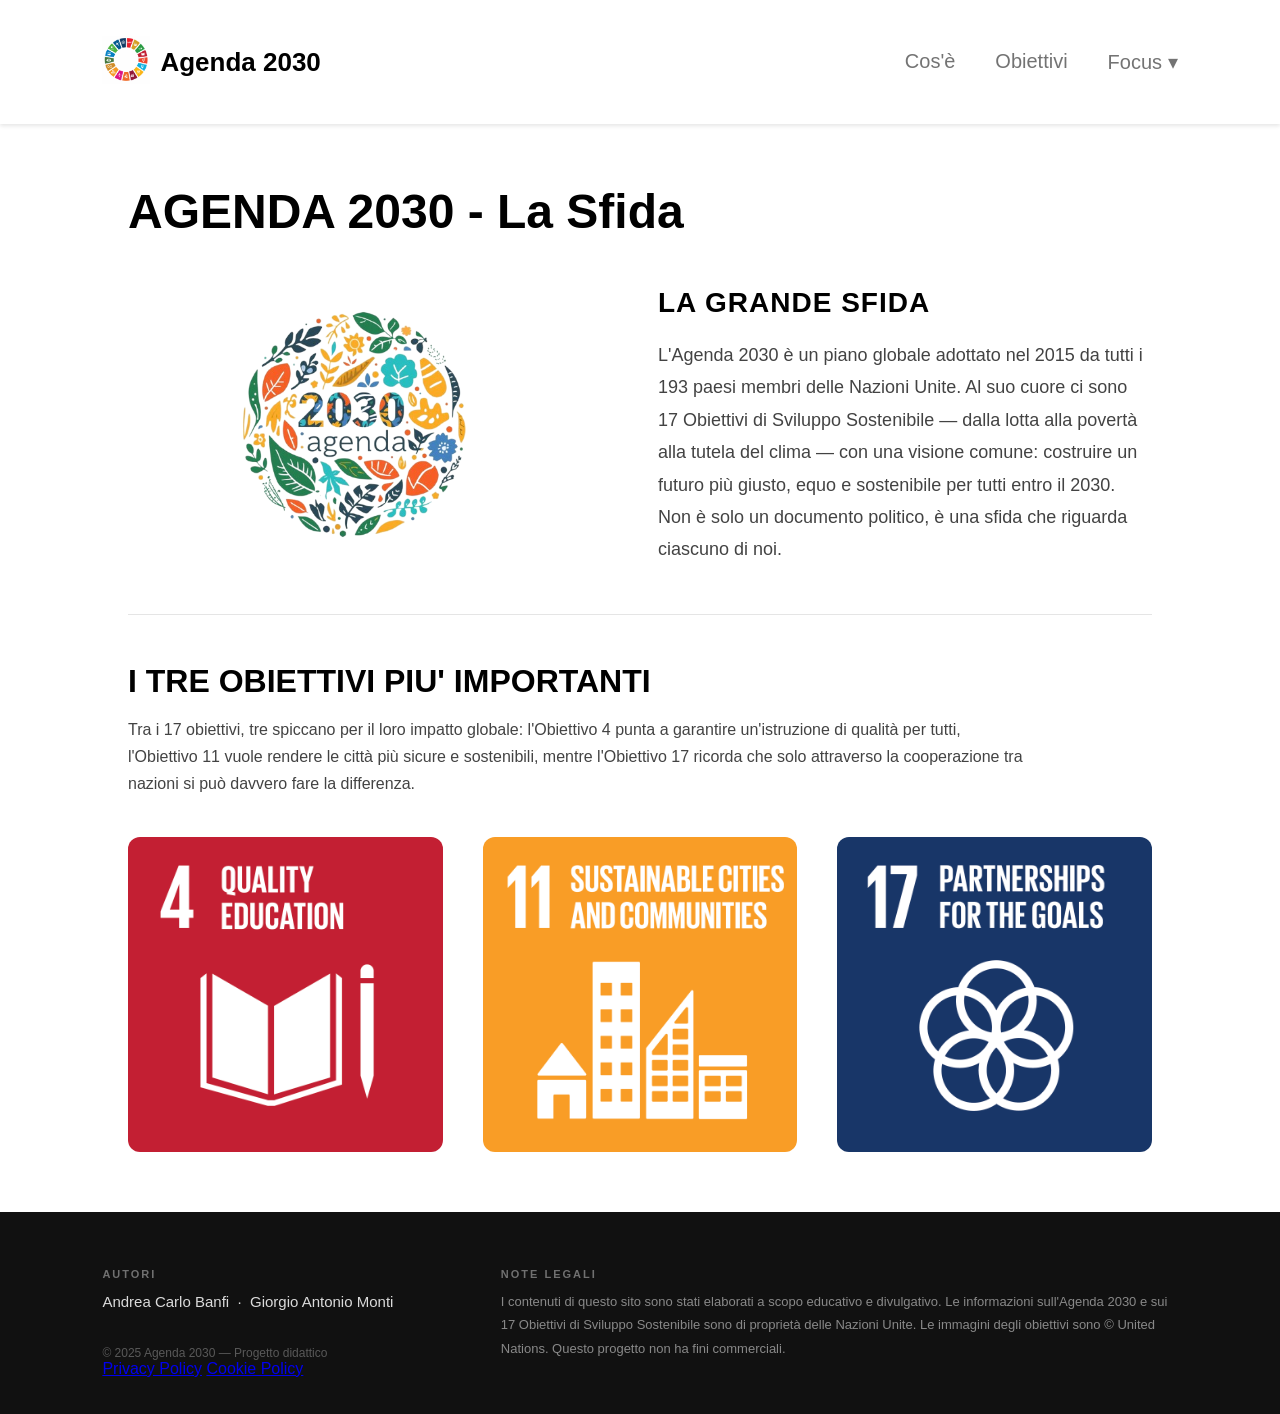
==== commit 3e01ee9a: "Remove footer copyright and adjust scroll-top Delete the hardcoded copyright paragraph from the foot" ====
--- a/informazioni.html
+++ b/informazioni.html
@@ -114,7 +114,6 @@
                     <script
                         type="text/javascript">(function (w, d) { var loader = function () { var s = d.createElement("script"), tag = d.getElementsByTagName("script")[0]; s.src = "https://cdn.iubenda.com/iubenda.js"; tag.parentNode.insertBefore(s, tag); }; if (w.addEventListener) { w.addEventListener("load", loader, false); } else if (w.attachEvent) { w.attachEvent("onload", loader); } else { w.onload = loader; } })(window, document);</script>
                 </div>
-                <p>&copy; 2025 Agenda 2030 &mdash; Progetto didattico</p>
             </div>
         </div>
     </footer>
--- a/style.css
+++ b/style.css
@@ -1010,7 +1010,7 @@
 /* #region Scroll Top */
 .scroll-top {
     position: fixed;
-    bottom: 32px;
+    bottom: 80px;
     right: 32px;
     width: 44px;
     height: 44px;
